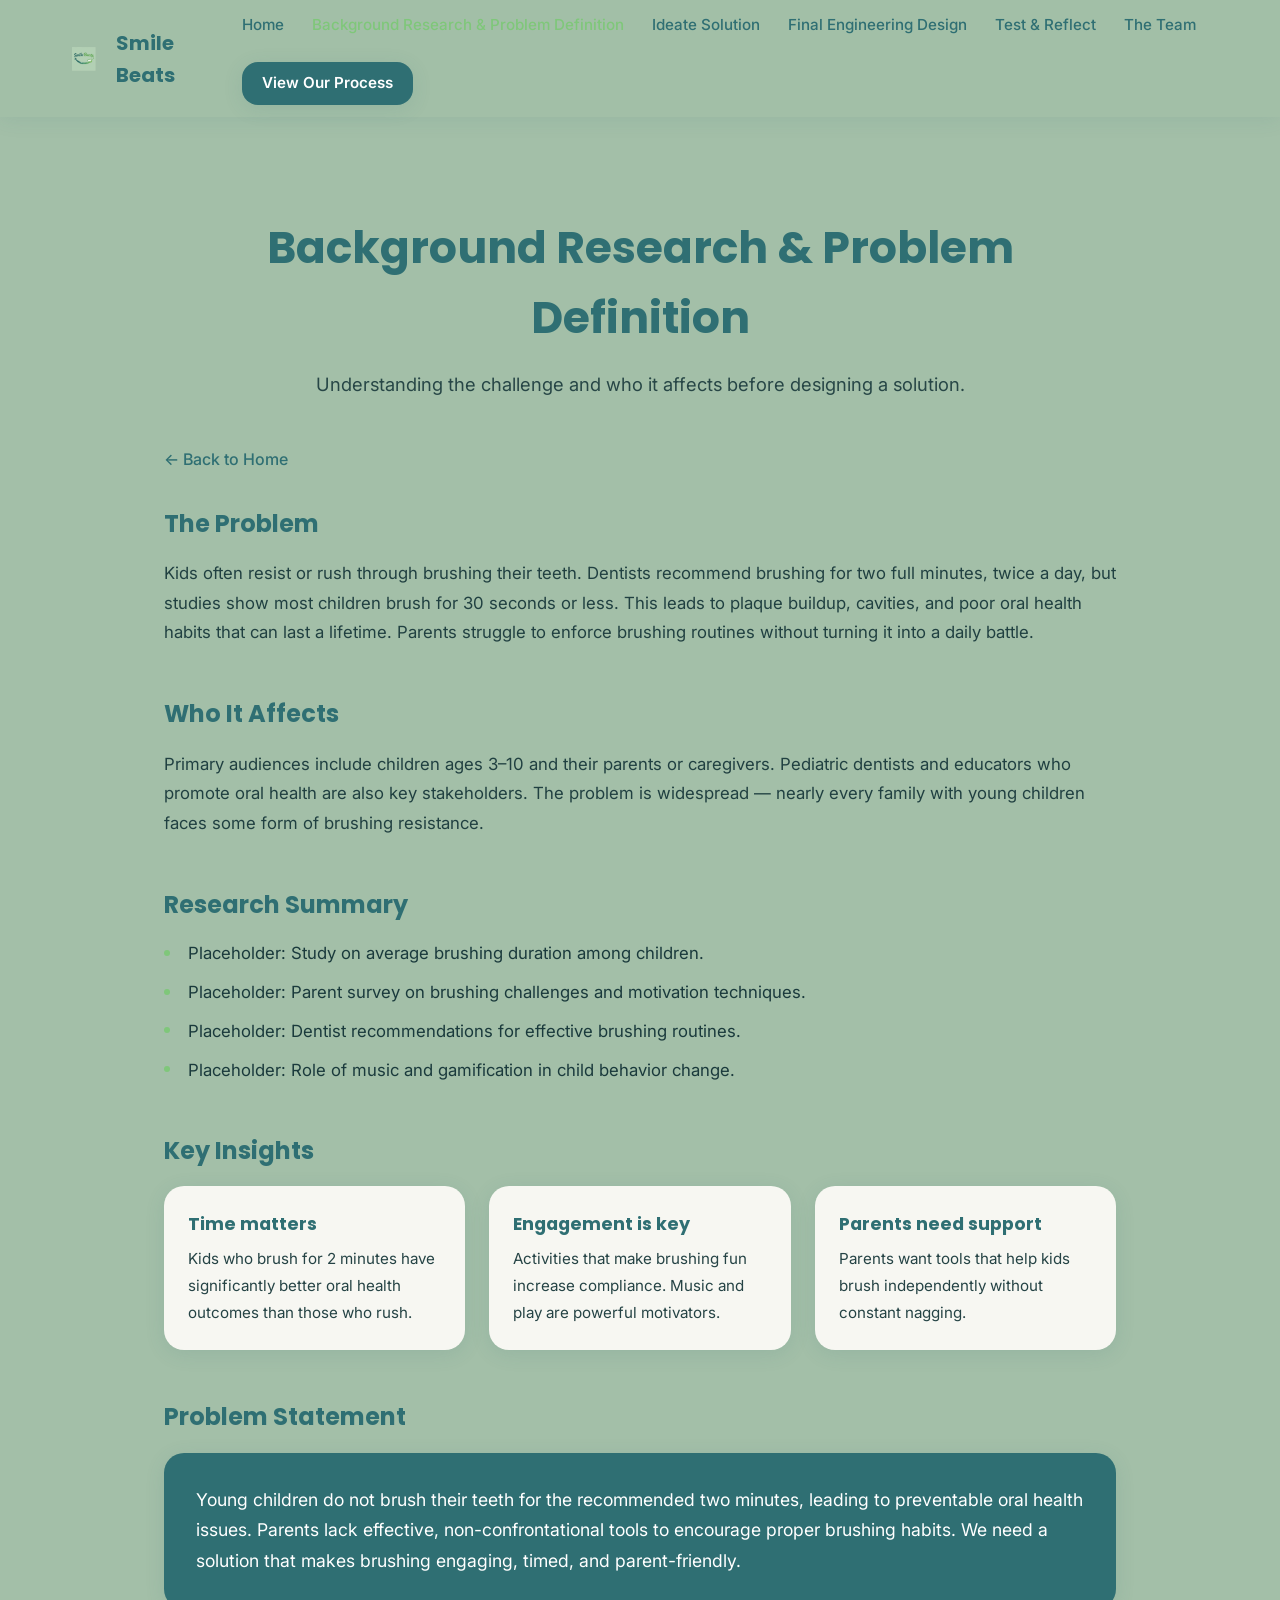
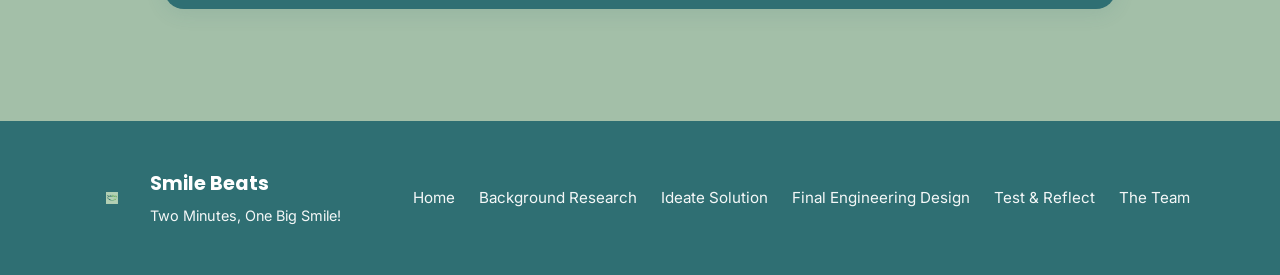
==== background-research.html @ a63bc9c7 "Add files via upload" ====
<!DOCTYPE html>
<html lang="en">
<head>
  <meta charset="UTF-8">
  <meta name="viewport" content="width=device-width, initial-scale=1.0">
  <title>Background Research & Problem Definition | Smile Beats</title>
  <link rel="preconnect" href="https://fonts.googleapis.com">
  <link rel="preconnect" href="https://fonts.gstatic.com" crossorigin>
  <link href="https://fonts.googleapis.com/css2?family=Inter:wght@400;500;600&family=Poppins:wght@700&display=swap" rel="stylesheet">
  <link rel="stylesheet" href="styles.css">
  <link rel="stylesheet" href="pages.css">
</head>
<body>
  <nav class="nav">
    <div class="nav-container">
      <a href="index.html" class="logo-link">
        <img src="logo.png" alt="Smile Beats" class="nav-logo">
        <span>Smile Beats</span>
      </a>
      <div class="nav-right">
        <ul class="nav-links">
          <li><a href="index.html">Home</a></li>
          <li><a href="background-research.html" class="active">Background Research & Problem Definition</a></li>
          <li><a href="ideate-solution.html">Ideate Solution</a></li>
          <li><a href="final-engineeringdesign.html">Final Engineering Design</a></li>
          <li><a href="test-reflect.html">Test & Reflect</a></li>
          <li><a href="the-team.html">The Team</a></li>
        </ul>
        <a href="background-research.html" class="nav-cta">View Our Process</a>
      </div>
      <button class="nav-toggle" aria-label="Toggle menu"><span></span><span></span><span></span></button>
    </div>
  </nav>

  <header class="page-hero">
    <h1>Background Research & Problem Definition</h1>
    <p>Understanding the challenge and who it affects before designing a solution.</p>
  </header>

  <main class="main-content">
    <a href="index.html" class="back-home">← Back to Home</a>

    <section class="page-section fade-in">
      <h2>The Problem</h2>
      <p>Kids often resist or rush through brushing their teeth. Dentists recommend brushing for two full minutes, twice a day, but studies show most children brush for 30 seconds or less. This leads to plaque buildup, cavities, and poor oral health habits that can last a lifetime. Parents struggle to enforce brushing routines without turning it into a daily battle.</p>
    </section>

    <section class="page-section fade-in">
      <h2>Who It Affects</h2>
      <p>Primary audiences include children ages 3–10 and their parents or caregivers. Pediatric dentists and educators who promote oral health are also key stakeholders. The problem is widespread — nearly every family with young children faces some form of brushing resistance.</p>
    </section>

    <section class="page-section fade-in">
      <h2>Research Summary</h2>
      <ul class="content-list">
        <li>Placeholder: Study on average brushing duration among children.</li>
        <li>Placeholder: Parent survey on brushing challenges and motivation techniques.</li>
        <li>Placeholder: Dentist recommendations for effective brushing routines.</li>
        <li>Placeholder: Role of music and gamification in child behavior change.</li>
      </ul>
    </section>

    <section class="page-section fade-in">
      <h2>Key Insights</h2>
      <div class="insight-cards">
        <div class="insight-card">
          <h3>Time matters</h3>
          <p>Kids who brush for 2 minutes have significantly better oral health outcomes than those who rush.</p>
        </div>
        <div class="insight-card">
          <h3>Engagement is key</h3>
          <p>Activities that make brushing fun increase compliance. Music and play are powerful motivators.</p>
        </div>
        <div class="insight-card">
          <h3>Parents need support</h3>
          <p>Parents want tools that help kids brush independently without constant nagging.</p>
        </div>
      </div>
    </section>

    <section class="page-section fade-in">
      <h2>Problem Statement</h2>
      <div class="callout-card">
        <p>Young children do not brush their teeth for the recommended two minutes, leading to preventable oral health issues. Parents lack effective, non-confrontational tools to encourage proper brushing habits. We need a solution that makes brushing engaging, timed, and parent-friendly.</p>
      </div>
    </section>
  </main>

  <footer class="footer">
    <div class="footer-container">
      <div class="footer-brand">
        <img src="logo.png" alt="Smile Beats" class="footer-logo">
        <div class="footer-text">
          <h3>Smile Beats</h3>
          <p>Two Minutes, One Big Smile!</p>
        </div>
      </div>
      <div class="footer-links">
        <a href="index.html">Home</a>
        <a href="background-research.html">Background Research</a>
        <a href="ideate-solution.html">Ideate Solution</a>
        <a href="final-engineeringdesign.html">Final Engineering Design</a>
        <a href="test-reflect.html">Test & Reflect</a>
        <a href="the-team.html">The Team</a>
      </div>
    </div>
  </footer>

  <script src="script.js"></script>
</body>
</html>
---- styles.css ----
/* ============================================
   Smile Beats — Brush Buddy Capstone Portfolio
   Brand: #A3BFA8 bg, #2F6F73 primary, #7FC77A accent, #F7F7F2 cards
   ============================================ */

:root {
  --bg: #A3BFA8;
  --primary: #2F6F73;
  --accent: #7FC77A;
  --card-bg: #F7F7F2;
  --white: #FFFFFF;
  --dark: #1a3a3c;
  --shadow: 0 4px 20px rgba(47, 111, 115, 0.12);
  --shadow-hover: 0 8px 30px rgba(47, 111, 115, 0.2);
  --radius: 20px;
  --radius-sm: 16px;
}

* {
  margin: 0;
  padding: 0;
  box-sizing: border-box;
}

html {
  scroll-behavior: smooth;
}

body {
  font-family: 'Inter', -apple-system, BlinkMacSystemFont, sans-serif;
  background-color: var(--bg);
  color: var(--primary);
  line-height: 1.6;
  overflow-x: hidden;
}

h1, h2, h3, h4, h5, h6 {
  font-family: 'Poppins', sans-serif;
  font-weight: 700;
}

/* Navigation */
.nav {
  position: sticky;
  top: 0;
  left: 0;
  right: 0;
  z-index: 1000;
  background: rgba(163, 191, 168, 0.97);
  backdrop-filter: blur(10px);
  box-shadow: 0 2px 20px rgba(47, 111, 115, 0.1);
}

.nav-container {
  position: relative;
  max-width: 1200px;
  margin: 0 auto;
  padding: 0.75rem 1.5rem;
  display: flex;
  align-items: center;
  justify-content: space-between;
  gap: 2rem;
}

.logo-link {
  display: flex;
  align-items: center;
  gap: 12px;
  text-decoration: none;
  color: var(--primary);
  font-family: 'Poppins', sans-serif;
  font-weight: 700;
  font-size: 1.25rem;
  padding: 8px 0;
}

.nav-logo {
  height: 48px;
  width: auto;
  object-fit: contain;
  padding: 12px 8px;
}

.nav-right {
  display: flex;
  align-items: center;
  gap: 1.5rem;
  flex-wrap: wrap;
}

@media (min-width: 901px) {
  .nav-right {
    position: static;
    display: flex;
  }
}

.nav-links {
  display: flex;
  list-style: none;
  gap: 1.75rem;
}

.nav-links a {
  color: var(--primary);
  text-decoration: none;
  font-weight: 500;
  font-size: 0.95rem;
  transition: color 0.2s;
}

.nav-links a:hover,
.nav-links a.active {
  color: var(--accent);
}

.nav-cta {
  display: inline-block;
  background: var(--primary);
  color: white !important;
  padding: 0.6rem 1.25rem;
  border-radius: var(--radius-sm);
  font-weight: 600;
  font-size: 0.95rem;
  text-decoration: none;
  box-shadow: var(--shadow);
  transition: all 0.3s ease;
}

.nav-cta:hover {
  background: var(--accent);
  box-shadow: var(--shadow-hover);
  transform: translateY(-2px);
}

.nav-toggle {
  display: none;
  flex-direction: column;
  gap: 5px;
  background: none;
  border: none;
  cursor: pointer;
  padding: 8px;
}

.nav-toggle span {
  width: 24px;
  height: 3px;
  background: var(--primary);
  border-radius: 2px;
}

/* Page hero (subpages) */
.page-hero {
  padding: 6rem 1.5rem 3rem;
  text-align: center;
  max-width: 800px;
  margin: 0 auto;
}

.page-hero h1 {
  font-size: clamp(2rem, 4vw, 2.75rem);
  color: var(--primary);
  margin-bottom: 1rem;
}

.page-hero p {
  font-size: 1.15rem;
  color: var(--dark);
  opacity: 0.9;
}

/* Main content wrapper */
.main-content {
  max-width: 1000px;
  margin: 0 auto;
  padding: 0 1.5rem 4rem;
}

/* Sections */
.section {
  padding: 4rem 1.5rem;
}

.section-alt {
  background: rgba(255, 255, 255, 0.35);
}

.container {
  max-width: 1100px;
  margin: 0 auto;
}

.section-title {
  font-size: clamp(1.75rem, 3.5vw, 2.5rem);
  font-weight: 700;
  color: var(--primary);
  text-align: center;
  margin-bottom: 1rem;
}

.section-lead {
  font-size: 1.2rem;
  color: var(--dark);
  text-align: center;
  margin-bottom: 2rem;
  opacity: 0.9;
}

/* Cards */
.card {
  background: var(--card-bg);
  border-radius: var(--radius);
  box-shadow: var(--shadow);
  padding: 2rem;
  transition: all 0.3s ease;
}

.card:hover {
  box-shadow: var(--shadow-hover);
}

/* Buttons */
.cta-button {
  display: inline-block;
  background: var(--primary);
  color: white !important;
  padding: 1rem 1.75rem;
  border-radius: var(--radius-sm);
  font-weight: 600;
  font-size: 1rem;
  text-decoration: none;
  box-shadow: var(--shadow);
  transition: all 0.3s ease;
  border: none;
  cursor: pointer;
}

.cta-button:hover {
  background: var(--accent);
  box-shadow: var(--shadow-hover);
  transform: translateY(-2px);
}

.cta-button-secondary {
  background: transparent;
  color: var(--primary) !important;
  border: 2px solid var(--primary);
}

.cta-button-secondary:hover {
  background: rgba(47, 111, 115, 0.1);
}

/* Footer */
.footer {
  background: var(--primary);
  color: white;
  padding: 3rem 1.5rem;
}

.footer-container {
  max-width: 1100px;
  margin: 0 auto;
  display: flex;
  flex-wrap: wrap;
  gap: 2rem;
  justify-content: space-between;
  align-items: center;
}

.footer-brand {
  display: flex;
  align-items: center;
  gap: 1rem;
}

.footer-logo {
  height: 44px;
  width: auto;
  object-fit: contain;
  padding: 16px;
}

.footer-text h3 {
  font-size: 1.2rem;
  font-weight: 700;
  margin-bottom: 0.25rem;
}

.footer-text p {
  font-size: 0.9rem;
  opacity: 0.95;
}

.footer-links {
  display: flex;
  gap: 1.5rem;
  flex-wrap: wrap;
}

.footer-links a {
  color: white;
  text-decoration: none;
  font-size: 0.95rem;
  opacity: 0.95;
  transition: opacity 0.2s;
}

.footer-links a:hover {
  opacity: 1;
}

/* Scroll animations */
.fade-in {
  opacity: 0;
  transform: translateY(24px);
  transition: opacity 0.6s ease, transform 0.6s ease;
}

.fade-in.visible {
  opacity: 1;
  transform: translateY(0);
}

/* Back to home link */
.back-home {
  display: inline-flex;
  align-items: center;
  gap: 0.5rem;
  color: var(--primary);
  text-decoration: none;
  font-weight: 500;
  margin-bottom: 2rem;
  transition: color 0.2s;
}

.back-home:hover {
  color: var(--accent);
}

/* Responsive */
@media (max-width: 900px) {
  .nav-right {
    position: absolute;
    top: 100%;
    left: 0;
    right: 0;
    flex-direction: column;
    background: var(--bg);
    padding: 1.5rem;
    gap: 1rem;
    box-shadow: 0 10px 30px rgba(47, 111, 115, 0.15);
    display: none;
  }

  .nav-right.open {
    display: flex;
  }

  .nav-links {
    flex-direction: column;
    gap: 0.75rem;
  }

  .nav-toggle {
    display: flex;
  }
}
/* Home page specific styles */

/* Hero */
.hero {
  position: relative;
  min-height: 90vh;
  display: flex;
  align-items: center;
  padding: 7rem 1.5rem 4rem;
  background: var(--bg);
}

.hero-bg {
  position: absolute;
  inset: 0;
  pointer-events: none;
}

.music-notes {
  position: absolute;
  inset: 0;
  overflow: hidden;
}

.note {
  position: absolute;
  left: var(--x);
  top: var(--y);
  font-size: clamp(1.25rem, 2.5vw, 2rem);
  color: var(--accent);
  opacity: 0.3;
  animation: float 5s ease-in-out infinite;
  animation-delay: var(--delay);
}

@keyframes float {
  0%, 100% { transform: translateY(0) rotate(0deg); opacity: 0.3; }
  50% { transform: translateY(-12px) rotate(8deg); opacity: 0.45; }
}

.hero-container {
  position: relative;
  max-width: 1100px;
  margin: 0 auto;
  display: grid;
  grid-template-columns: 1fr 1fr;
  gap: 3rem;
  align-items: center;
}

.hero-content {
  max-width: 540px;
}

.hero-title {
  font-size: clamp(2.5rem, 5.5vw, 3.75rem);
  font-weight: 700;
  color: var(--primary);
  line-height: 1.15;
  margin-bottom: 1.25rem;
}

.hero-subtext {
  font-size: 1.15rem;
  color: var(--dark);
  opacity: 0.95;
  margin-bottom: 1.75rem;
  line-height: 1.7;
}

.hero-buttons {
  display: flex;
  flex-wrap: wrap;
  gap: 1rem;
}

.hero-logo-wrap {
  display: flex;
  justify-content: center;
  align-items: center;
  padding: 24px;
}

.hero-logo-wrap img {
  max-width: 320px;
  width: 100%;
  height: auto;
  object-fit: contain;
  padding: 16px;
}

/* Quick Highlights */
.highlights {
  padding: 4rem 1.5rem;
}

.highlights-grid {
  display: grid;
  grid-template-columns: repeat(3, 1fr);
  gap: 1.5rem;
  max-width: 1100px;
  margin: 2rem auto 0;
}

.highlight-card {
  background: var(--card-bg);
  border-radius: var(--radius);
  padding: 2rem;
  box-shadow: var(--shadow);
  transition: all 0.3s ease;
}

.highlight-card:hover {
  box-shadow: var(--shadow-hover);
  transform: translateY(-4px);
}

.highlight-icon {
  width: 48px;
  height: 48px;
  margin-bottom: 1rem;
  color: var(--primary);
}

.highlight-card h3 {
  font-size: 1.2rem;
  color: var(--primary);
  margin-bottom: 0.75rem;
}

.highlight-card p {
  font-size: 0.95rem;
  color: var(--dark);
  line-height: 1.6;
  opacity: 0.9;
}

/* Product Section */
#product .product-cards {
  display: grid;
  grid-template-columns: repeat(3, 1fr);
  gap: 1.5rem;
  margin-top: 2rem;
}

.product-card {
  background: var(--card-bg);
  border-radius: var(--radius);
  padding: 2rem;
  box-shadow: var(--shadow);
  text-align: center;
  transition: all 0.3s ease;
}

.product-card:hover {
  box-shadow: var(--shadow-hover);
  transform: translateY(-2px);
}

.product-card h3 {
  font-size: 1.1rem;
  color: var(--primary);
  margin-bottom: 0.5rem;
}

.product-card p {
  font-size: 0.95rem;
  color: var(--dark);
  opacity: 0.9;
}

.product-note {
  margin-top: 1.5rem;
  font-size: 0.9rem;
  color: var(--dark);
  opacity: 0.85;
  font-style: italic;
}

/* How It Works stepper */
.stepper {
  max-width: 700px;
  margin: 2rem auto 0;
}

.step {
  display: flex;
  gap: 1.5rem;
  align-items: flex-start;
  margin-bottom: 2rem;
}

.step-num {
  flex-shrink: 0;
  width: 48px;
  height: 48px;
  background: var(--primary);
  color: white;
  border-radius: 50%;
  display: flex;
  align-items: center;
  justify-content: center;
  font-weight: 700;
  font-size: 1.25rem;
}

.step-content h3 {
  font-size: 1.15rem;
  color: var(--primary);
  margin-bottom: 0.25rem;
}

.step-content p {
  font-size: 1rem;
  color: var(--dark);
  opacity: 0.9;
}

.progress-bar-wrap {
  height: 6px;
  background: rgba(47, 111, 115, 0.2);
  border-radius: 3px;
  margin-top: 2rem;
  overflow: hidden;
}

.progress-bar-fill {
  height: 100%;
  width: 0;
  background: linear-gradient(90deg, var(--primary), var(--accent));
  border-radius: 3px;
  transition: width 0.6s ease;
}

.progress-bar-fill.visible {
  width: 100%;
}

/* Safety section */
.safety-grid {
  display: grid;
  grid-template-columns: repeat(2, 1fr);
  gap: 1rem;
  margin-top: 2rem;
}

.safety-item {
  background: var(--card-bg);
  border-radius: var(--radius-sm);
  padding: 1.25rem 1.5rem;
  display: flex;
  align-items: center;
  gap: 1rem;
  box-shadow: var(--shadow);
}

.safety-item svg {
  flex-shrink: 0;
  color: var(--accent);
}

.safety-item span {
  font-weight: 500;
  color: var(--primary);
}

.safety-disclaimer {
  margin-top: 2rem;
  font-size: 0.85rem;
  color: var(--dark);
  opacity: 0.8;
  font-style: italic;
}

/* Abstract */
.abstract-block {
  background: var(--card-bg);
  border-radius: var(--radius);
  padding: 2.5rem;
  max-width: 800px;
  margin: 2rem auto 0;
  box-shadow: var(--shadow);
}

.abstract-block h2 {
  font-size: 1.5rem;
  color: var(--primary);
  margin-bottom: 1rem;
}

.abstract-block p {
  font-size: 1.05rem;
  color: var(--dark);
  line-height: 1.8;
  opacity: 0.95;
}

/* CTA Band */
.cta-band {
  background: var(--primary);
  color: white;
  padding: 4rem 1.5rem;
  text-align: center;
}

.cta-band h2 {
  font-size: clamp(1.75rem, 3vw, 2.25rem);
  margin-bottom: 1rem;
}

.cta-band p {
  opacity: 0.95;
  margin-bottom: 1.5rem;
}

/* Responsive home */
@media (max-width: 900px) {
  .hero-container {
    grid-template-columns: 1fr;
    text-align: center;
  }

  .hero-content {
    max-width: 100%;
  }

  .hero-buttons {
    justify-content: center;
  }

  .hero-logo-wrap {
    order: -1;
  }

  .hero-logo-wrap img {
    max-width: 240px;
  }

  .highlights-grid {
    grid-template-columns: 1fr;
  }

  #product .product-cards {
    grid-template-columns: 1fr;
  }

  .safety-grid {
    grid-template-columns: 1fr;
  }
}
/* Subpage styles */

.page-section {
  margin-bottom: 3rem;
}

.page-section h2 {
  font-size: 1.5rem;
  color: var(--primary);
  margin-bottom: 1rem;
}

.page-section h3 {
  font-size: 1.2rem;
  color: var(--primary);
  margin-bottom: 0.5rem;
}

.page-section p {
  font-size: 1.05rem;
  color: var(--dark);
  line-height: 1.75;
  opacity: 0.95;
}

.content-list {
  list-style: none;
  padding: 0;
}

.content-list li {
  position: relative;
  padding-left: 1.5rem;
  margin-bottom: 0.75rem;
  font-size: 1.05rem;
  color: var(--dark);
  line-height: 1.6;
}

.content-list li::before {
  content: "";
  position: absolute;
  left: 0;
  top: 0.55em;
  width: 6px;
  height: 6px;
  background: var(--accent);
  border-radius: 50%;
}

/* Insight cards */
.insight-cards {
  display: grid;
  grid-template-columns: repeat(3, 1fr);
  gap: 1.5rem;
  margin-top: 1rem;
}

.insight-card {
  background: var(--card-bg);
  border-radius: var(--radius);
  padding: 1.5rem;
  box-shadow: var(--shadow);
  transition: all 0.3s ease;
}

.insight-card:hover {
  box-shadow: var(--shadow-hover);
  transform: translateY(-2px);
}

.insight-card h3 {
  font-size: 1.1rem;
  margin-bottom: 0.5rem;
}

.insight-card p {
  font-size: 0.95rem;
  margin: 0;
}

/* Callout card */
.callout-card {
  background: var(--primary);
  color: white;
  border-radius: var(--radius);
  padding: 2rem;
  box-shadow: var(--shadow);
}

.callout-card p {
  color: white;
  opacity: 1;
  margin: 0;
  font-size: 1.1rem;
}

/* Idea grid */
.idea-grid {
  display: grid;
  grid-template-columns: repeat(2, 1fr);
  gap: 1rem;
  margin-top: 1.5rem;
}

.idea-card {
  background: var(--card-bg);
  border-radius: var(--radius-sm);
  padding: 1.5rem;
  box-shadow: var(--shadow);
}

.idea-card h3 {
  font-size: 1.1rem;
  margin-bottom: 0.5rem;
}

.idea-card p {
  font-size: 0.95rem;
  margin: 0;
}

/* Placeholders */
.placeholder-grid {
  display: grid;
  grid-template-columns: repeat(auto-fill, minmax(180px, 1fr));
  gap: 1rem;
  margin-top: 1rem;
}

.placeholder-box {
  aspect-ratio: 4/3;
  background: var(--card-bg);
  border-radius: var(--radius-sm);
  display: flex;
  align-items: center;
  justify-content: center;
  font-size: 0.9rem;
  color: var(--dark);
  opacity: 0.8;
  border: 2px dashed rgba(47, 111, 115, 0.3);
}

.placeholder-large {
  aspect-ratio: auto;
  min-height: 200px;
  padding: 2rem;
}

/* Results card */
.results-card {
  background: var(--card-bg);
  border-radius: var(--radius);
  padding: 2rem;
  box-shadow: var(--shadow);
}

.results-card p {
  margin: 0;
}

/* Two col */
.two-col {
  display: grid;
  grid-template-columns: repeat(2, 1fr);
  gap: 1.5rem;
}

.two-col .card h3 {
  font-size: 1.15rem;
  margin-bottom: 0.75rem;
}

/* Team */
.team-intro {
  font-size: 1.15rem;
  margin-bottom: 2rem;
}

.team-cards {
  display: grid;
  grid-template-columns: repeat(2, 1fr);
  gap: 2rem;
}

.team-card {
  background: var(--card-bg);
  border-radius: var(--radius);
  padding: 2rem;
  box-shadow: var(--shadow);
  text-align: center;
  transition: all 0.3s ease;
}

.team-card:hover {
  box-shadow: var(--shadow-hover);
  transform: translateY(-2px);
}

.team-avatar {
  width: 80px;
  height: 80px;
  margin: 0 auto 1rem;
  background: linear-gradient(135deg, var(--primary), var(--accent));
  border-radius: 50%;
  display: flex;
  align-items: center;
  justify-content: center;
  font-size: 2rem;
  font-weight: 700;
  color: white;
}

.team-card h2 {
  font-size: 1.5rem;
  margin-bottom: 0.25rem;
}

.team-role {
  font-size: 0.95rem;
  color: var(--dark);
  opacity: 0.9;
  margin-bottom: 1rem;
}

.team-contributions {
  list-style: none;
  padding: 0;
  text-align: left;
}

.team-contributions li {
  position: relative;
  padding-left: 1.25rem;
  margin-bottom: 0.5rem;
  font-size: 0.95rem;
  color: var(--dark);
}

.team-contributions li::before {
  content: "•";
  position: absolute;
  left: 0;
  color: var(--accent);
  font-weight: bold;
}

@media (max-width: 768px) {
  .nav-links {
    font-size: 0.9rem;
  }

  .nav-links a {
    padding: 0.5rem 0;
  }

  .insight-cards {
    grid-template-columns: 1fr;
  }

  .idea-grid {
    grid-template-columns: 1fr;
  }

  .two-col {
    grid-template-columns: 1fr;
  }

  .team-cards {
    grid-template-columns: 1fr;
  }
}
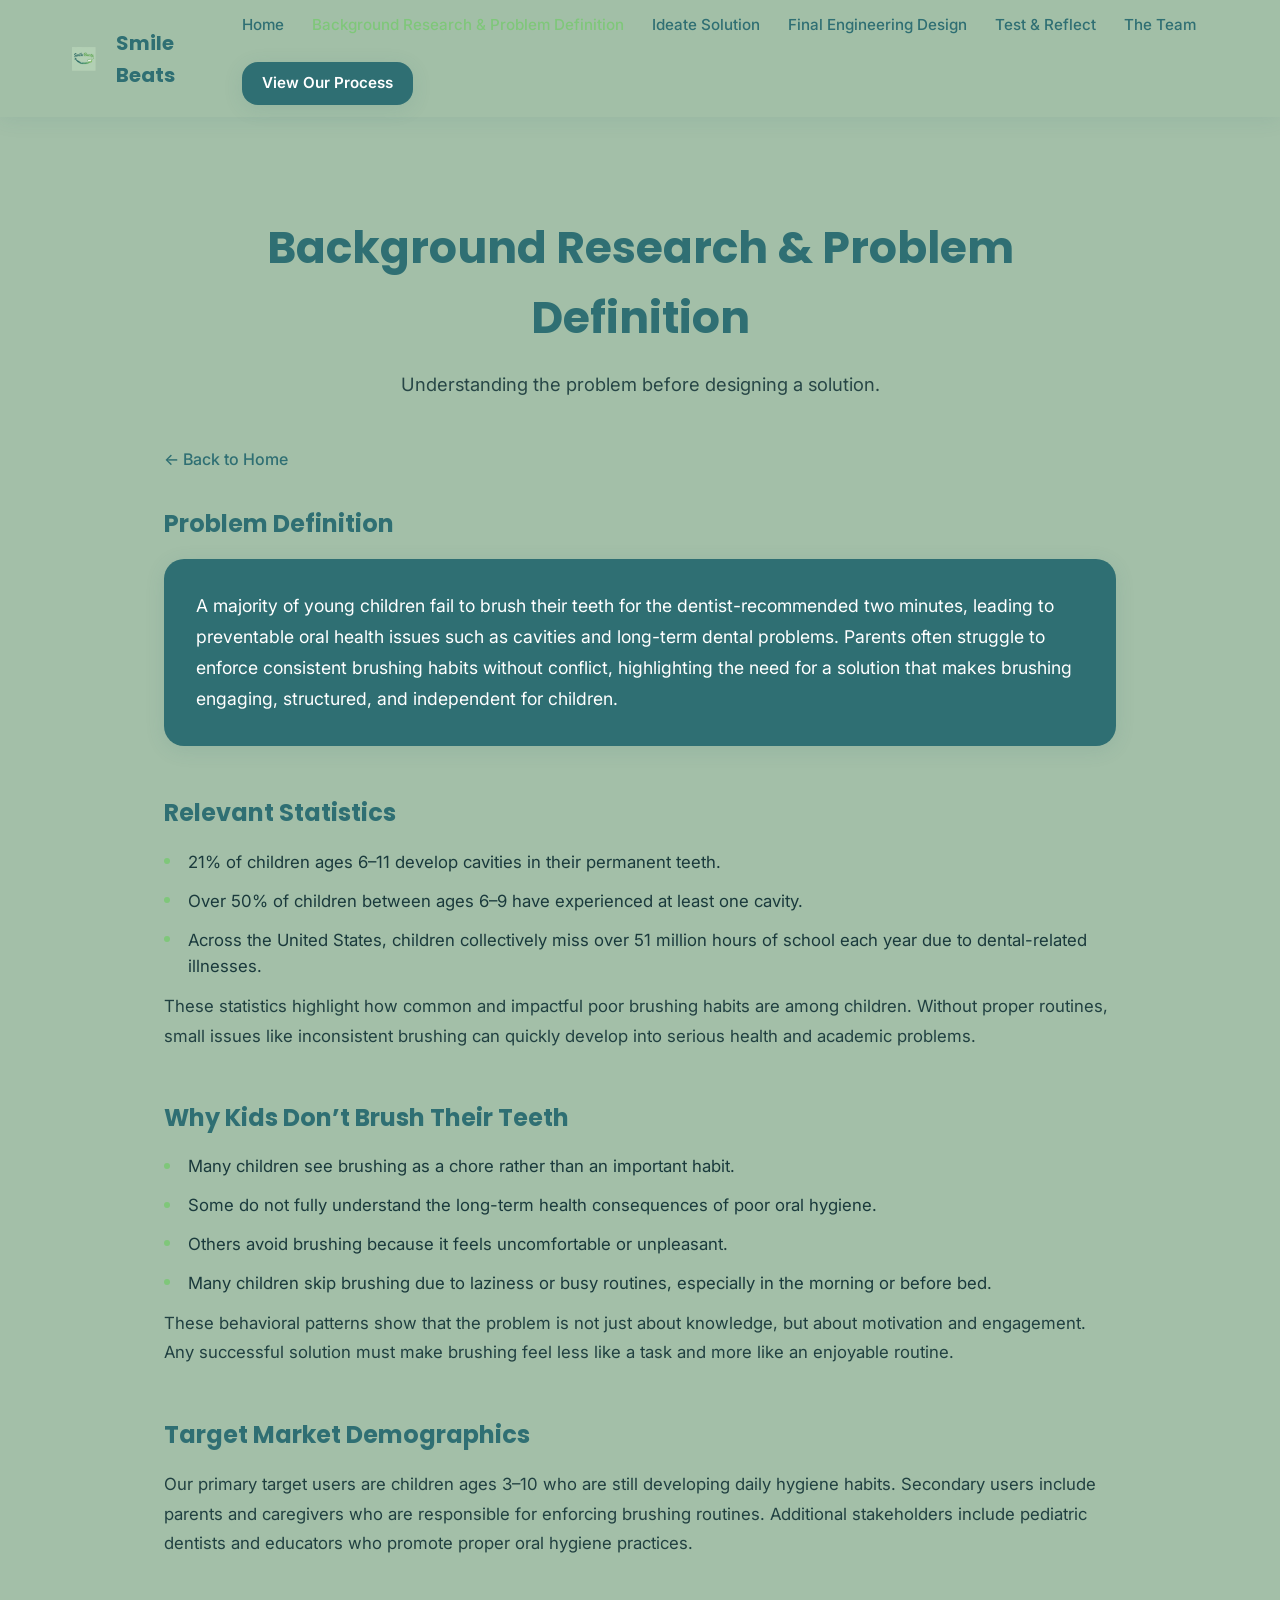
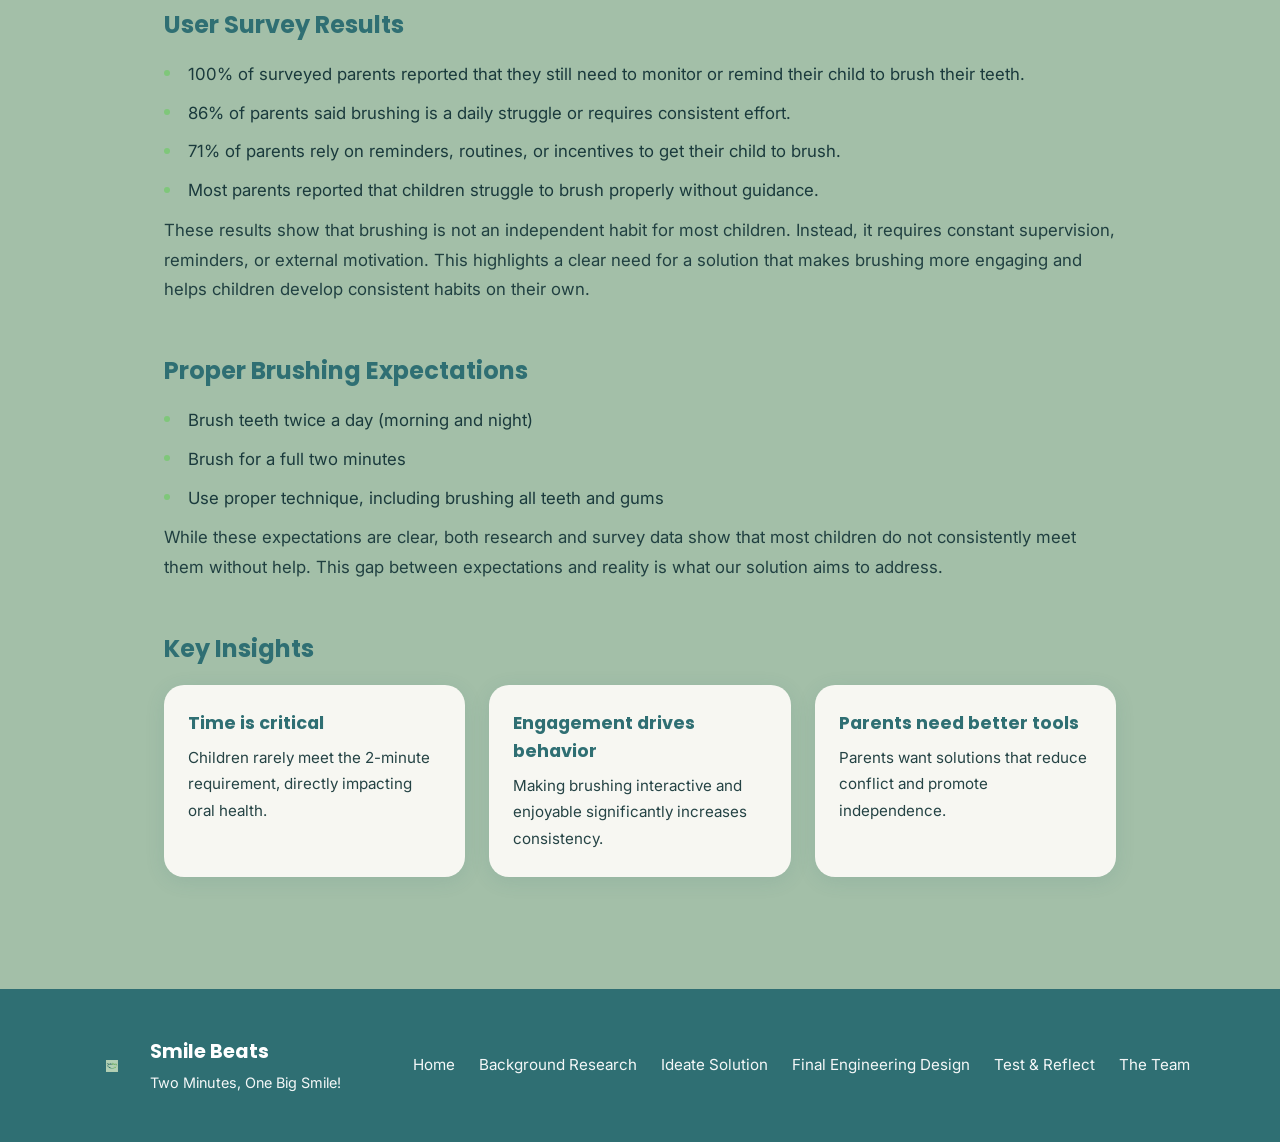
==== commit 2eb34c40: "Revise problem definition and key insights Updated the problem definition and relevant statistics se" ====
--- a/background-research.html
+++ b/background-research.html
@@ -10,6 +10,7 @@
   <link rel="stylesheet" href="styles.css">
   <link rel="stylesheet" href="pages.css">
 </head>
+
 <body>
   <nav class="nav">
     <div class="nav-container">
@@ -34,56 +35,107 @@
 
   <header class="page-hero">
     <h1>Background Research & Problem Definition</h1>
-    <p>Understanding the challenge and who it affects before designing a solution.</p>
+    <p>Understanding the problem before designing a solution.</p>
   </header>
 
   <main class="main-content">
     <a href="index.html" class="back-home">← Back to Home</a>
 
+    <!-- PROBLEM DEFINITION -->
     <section class="page-section fade-in">
-      <h2>The Problem</h2>
-      <p>Kids often resist or rush through brushing their teeth. Dentists recommend brushing for two full minutes, twice a day, but studies show most children brush for 30 seconds or less. This leads to plaque buildup, cavities, and poor oral health habits that can last a lifetime. Parents struggle to enforce brushing routines without turning it into a daily battle.</p>
+      <h2>Problem Definition</h2>
+      <div class="callout-card">
+        <p>
+          A majority of young children fail to brush their teeth for the dentist-recommended two minutes, leading to preventable oral health issues such as cavities and long-term dental problems. Parents often struggle to enforce consistent brushing habits without conflict, highlighting the need for a solution that makes brushing engaging, structured, and independent for children.
+        </p>
+      </div>
     </section>
 
+    <!-- RELEVANT STATISTICS -->
     <section class="page-section fade-in">
-      <h2>Who It Affects</h2>
-      <p>Primary audiences include children ages 3–10 and their parents or caregivers. Pediatric dentists and educators who promote oral health are also key stakeholders. The problem is widespread — nearly every family with young children faces some form of brushing resistance.</p>
+      <h2>Relevant Statistics</h2>
+      <ul class="content-list">
+        <li>21% of children ages 6–11 develop cavities in their permanent teeth.</li>
+        <li>Over 50% of children between ages 6–9 have experienced at least one cavity.</li>
+        <li>Across the United States, children collectively miss over 51 million hours of school each year due to dental-related illnesses.</li>
+      </ul>
+
+      <p>
+        These statistics highlight how common and impactful poor brushing habits are among children. Without proper routines, small issues like inconsistent brushing can quickly develop into serious health and academic problems.
+      </p>
     </section>
 
+    <!-- WHY KIDS DON'T BRUSH -->
     <section class="page-section fade-in">
-      <h2>Research Summary</h2>
+      <h2>Why Kids Don’t Brush Their Teeth</h2>
       <ul class="content-list">
-        <li>Placeholder: Study on average brushing duration among children.</li>
-        <li>Placeholder: Parent survey on brushing challenges and motivation techniques.</li>
-        <li>Placeholder: Dentist recommendations for effective brushing routines.</li>
-        <li>Placeholder: Role of music and gamification in child behavior change.</li>
+        <li>Many children see brushing as a chore rather than an important habit.</li>
+        <li>Some do not fully understand the long-term health consequences of poor oral hygiene.</li>
+        <li>Others avoid brushing because it feels uncomfortable or unpleasant.</li>
+        <li>Many children skip brushing due to laziness or busy routines, especially in the morning or before bed.</li>
       </ul>
+
+      <p>
+        These behavioral patterns show that the problem is not just about knowledge, but about motivation and engagement. Any successful solution must make brushing feel less like a task and more like an enjoyable routine.
+      </p>
     </section>
 
+    <!-- TARGET MARKET -->
+    <section class="page-section fade-in">
+      <h2>Target Market Demographics</h2>
+      <p>
+        Our primary target users are children ages 3–10 who are still developing daily hygiene habits. Secondary users include parents and caregivers who are responsible for enforcing brushing routines. Additional stakeholders include pediatric dentists and educators who promote proper oral hygiene practices.
+      </p>
+    </section>
+
+    <!-- SURVEY RESULTS -->
+    <section class="page-section fade-in">
+      <h2>User Survey Results</h2>
+      <ul class="content-list">
+        <li>100% of surveyed parents reported that they still need to monitor or remind their child to brush their teeth.</li>
+        <li>86% of parents said brushing is a daily struggle or requires consistent effort.</li>
+        <li>71% of parents rely on reminders, routines, or incentives to get their child to brush.</li>
+        <li>Most parents reported that children struggle to brush properly without guidance.</li>
+      </ul>
+
+      <p>
+        These results show that brushing is not an independent habit for most children. Instead, it requires constant supervision, reminders, or external motivation. This highlights a clear need for a solution that makes brushing more engaging and helps children develop consistent habits on their own.
+      </p>
+    </section>
+
+    <!-- PROPER BRUSHING EXPECTATIONS -->
+    <section class="page-section fade-in">
+      <h2>Proper Brushing Expectations</h2>
+      <ul class="content-list">
+        <li>Brush teeth twice a day (morning and night)</li>
+        <li>Brush for a full two minutes</li>
+        <li>Use proper technique, including brushing all teeth and gums</li>
+      </ul>
+
+      <p>
+        While these expectations are clear, both research and survey data show that most children do not consistently meet them without help. This gap between expectations and reality is what our solution aims to address.
+      </p>
+    </section>
+
+    <!-- KEY INSIGHTS -->
     <section class="page-section fade-in">
       <h2>Key Insights</h2>
       <div class="insight-cards">
         <div class="insight-card">
-          <h3>Time matters</h3>
-          <p>Kids who brush for 2 minutes have significantly better oral health outcomes than those who rush.</p>
+          <h3>Time is critical</h3>
+          <p>Children rarely meet the 2-minute requirement, directly impacting oral health.</p>
         </div>
         <div class="insight-card">
-          <h3>Engagement is key</h3>
-          <p>Activities that make brushing fun increase compliance. Music and play are powerful motivators.</p>
+          <h3>Engagement drives behavior</h3>
+          <p>Making brushing interactive and enjoyable significantly increases consistency.</p>
         </div>
         <div class="insight-card">
-          <h3>Parents need support</h3>
-          <p>Parents want tools that help kids brush independently without constant nagging.</p>
+          <h3>Parents need better tools</h3>
+          <p>Parents want solutions that reduce conflict and promote independence.</p>
         </div>
       </div>
     </section>
 
-    <section class="page-section fade-in">
-      <h2>Problem Statement</h2>
-      <div class="callout-card">
-        <p>Young children do not brush their teeth for the recommended two minutes, leading to preventable oral health issues. Parents lack effective, non-confrontational tools to encourage proper brushing habits. We need a solution that makes brushing engaging, timed, and parent-friendly.</p>
-      </div>
-    </section>
   </main>
 
   <footer class="footer">
@@ -95,6 +147,7 @@
           <p>Two Minutes, One Big Smile!</p>
         </div>
       </div>
+
       <div class="footer-links">
         <a href="index.html">Home</a>
         <a href="background-research.html">Background Research</a>
